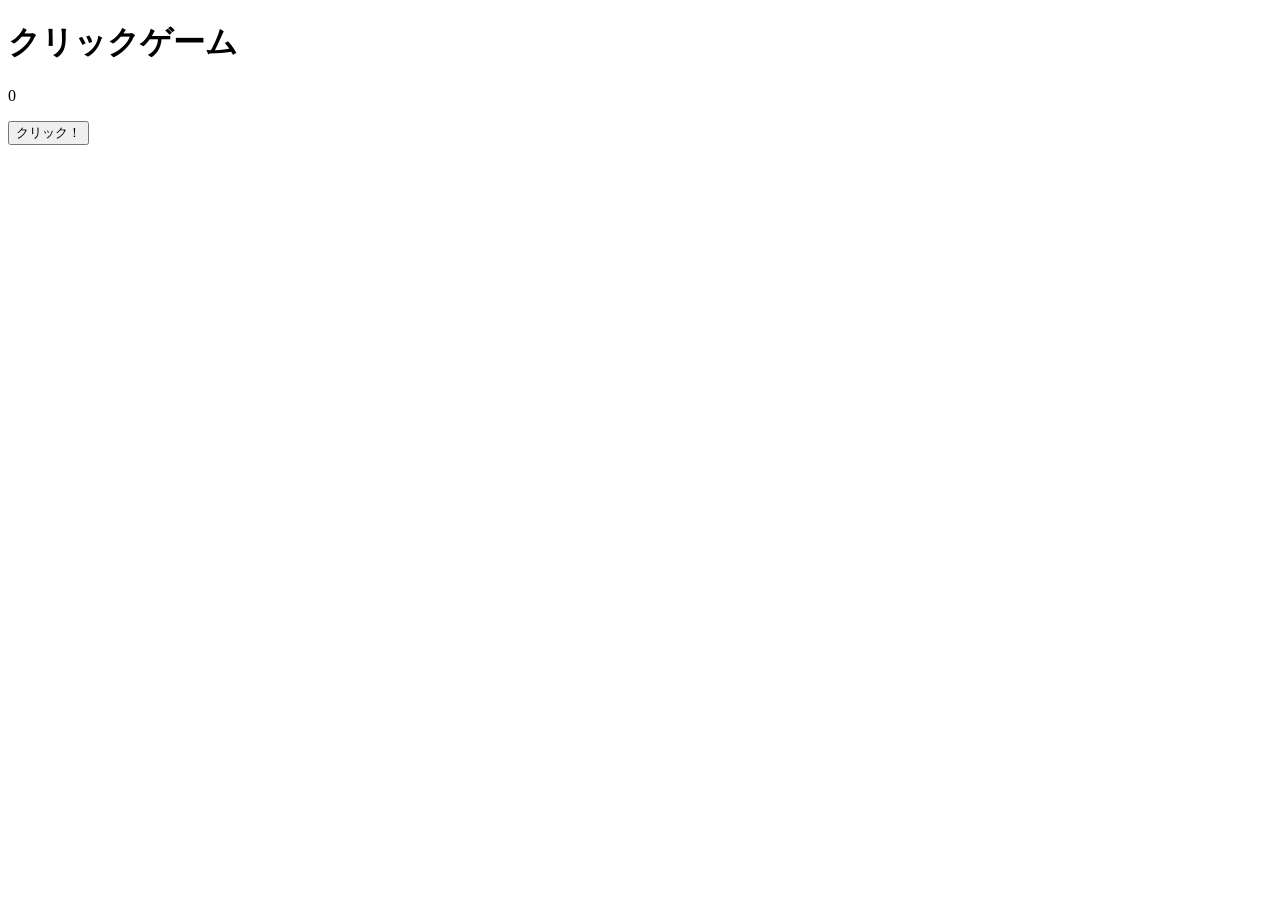
==== クリックゲーム/index.html @ 10e84a61 "Add files via upload" ====
<!DOCTYPE html>
<html>
<head>
  <meta charset="UTF-8">
  <title>クリックゲーム</title>
</head>
<body>
  <h1>クリックゲーム</h1>
  <p id="score">0</p>
  <button onclick="add()">クリック！</button>

  <script src="game.js"></script>
</body>
</html>
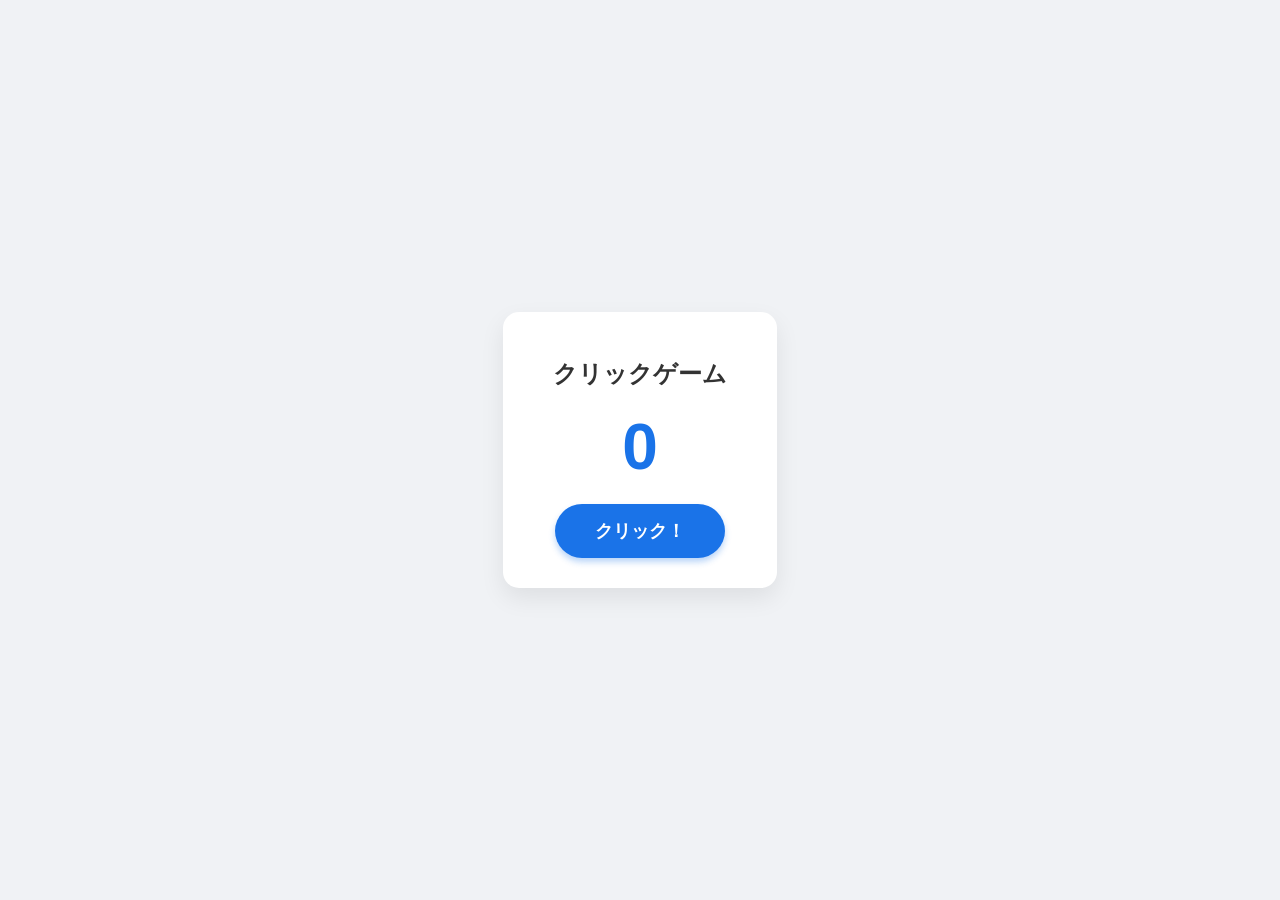
==== commit 65258a23: "Update index.html" ====
--- a/クリックゲーム/index.html
+++ b/クリックゲーム/index.html
@@ -1,13 +1,17 @@
 <!DOCTYPE html>
-<html>
+<html lang="ja">
 <head>
   <meta charset="UTF-8">
   <title>クリックゲーム</title>
+  <link rel="stylesheet" href="style.css">
 </head>
 <body>
-  <h1>クリックゲーム</h1>
-  <p id="score">0</p>
-  <button onclick="add()">クリック！</button>
+
+  <div class="game-container">
+    <h1>クリックゲーム</h1>
+    <p id="score">0</p>
+    <button onclick="add()">クリック！</button>
+  </div>
 
   <script src="game.js"></script>
 </body>
--- a/クリックゲーム/style.css
+++ b/クリックゲーム/style.css
@@ -0,0 +1,61 @@
+/* 画面全体の基本設定 */
+body {
+  font-family: 'Helvetica Neue', Arial, sans-serif;
+  background-color: #f0f2f5;
+  margin: 0;
+  display: flex;
+  justify-content: center;
+  align-items: center;
+  height: 100vh; /* 画面の縦幅いっぱいに広げる */
+}
+
+/* ゲームの枠組み */
+.game-container {
+  background-color: #ffffff;
+  padding: 30px 50px;
+  border-radius: 16px;
+  box-shadow: 0 10px 25px rgba(0, 0, 0, 0.08);
+  text-align: center;
+}
+
+/* タイトル */
+h1 {
+  color: #333;
+  font-size: 24px;
+  margin-bottom: 10px;
+}
+
+/* スコアの数字 */
+#score {
+  font-size: 64px;
+  font-weight: bold;
+  color: #1a73e8; /* 鮮やかなブルー */
+  margin: 20px 0;
+}
+
+/* クリックボタン */
+button {
+  background-color: #1a73e8;
+  color: white;
+  border: none;
+  padding: 15px 40px;
+  font-size: 18px;
+  font-weight: bold;
+  border-radius: 30px;
+  cursor: pointer;
+  transition: all 0.2s ease; /* アニメーションを滑らかに */
+  box-shadow: 0 4px 6px rgba(26, 115, 232, 0.3);
+}
+
+/* ボタンにマウスが乗ったとき（ホバー）の演出 */
+button:hover {
+  background-color: #1557b0;
+  transform: translateY(-2px); /* ぽこっと少し浮き上がる */
+  box-shadow: 0 6px 12px rgba(26, 115, 232, 0.4);
+}
+
+/* ボタンを押した瞬間（アクティブ）の演出 */
+button:active {
+  transform: translateY(1px); /* グッと押し込まれる */
+  box-shadow: 0 2px 4px rgba(26, 115, 232, 0.2);
+}
